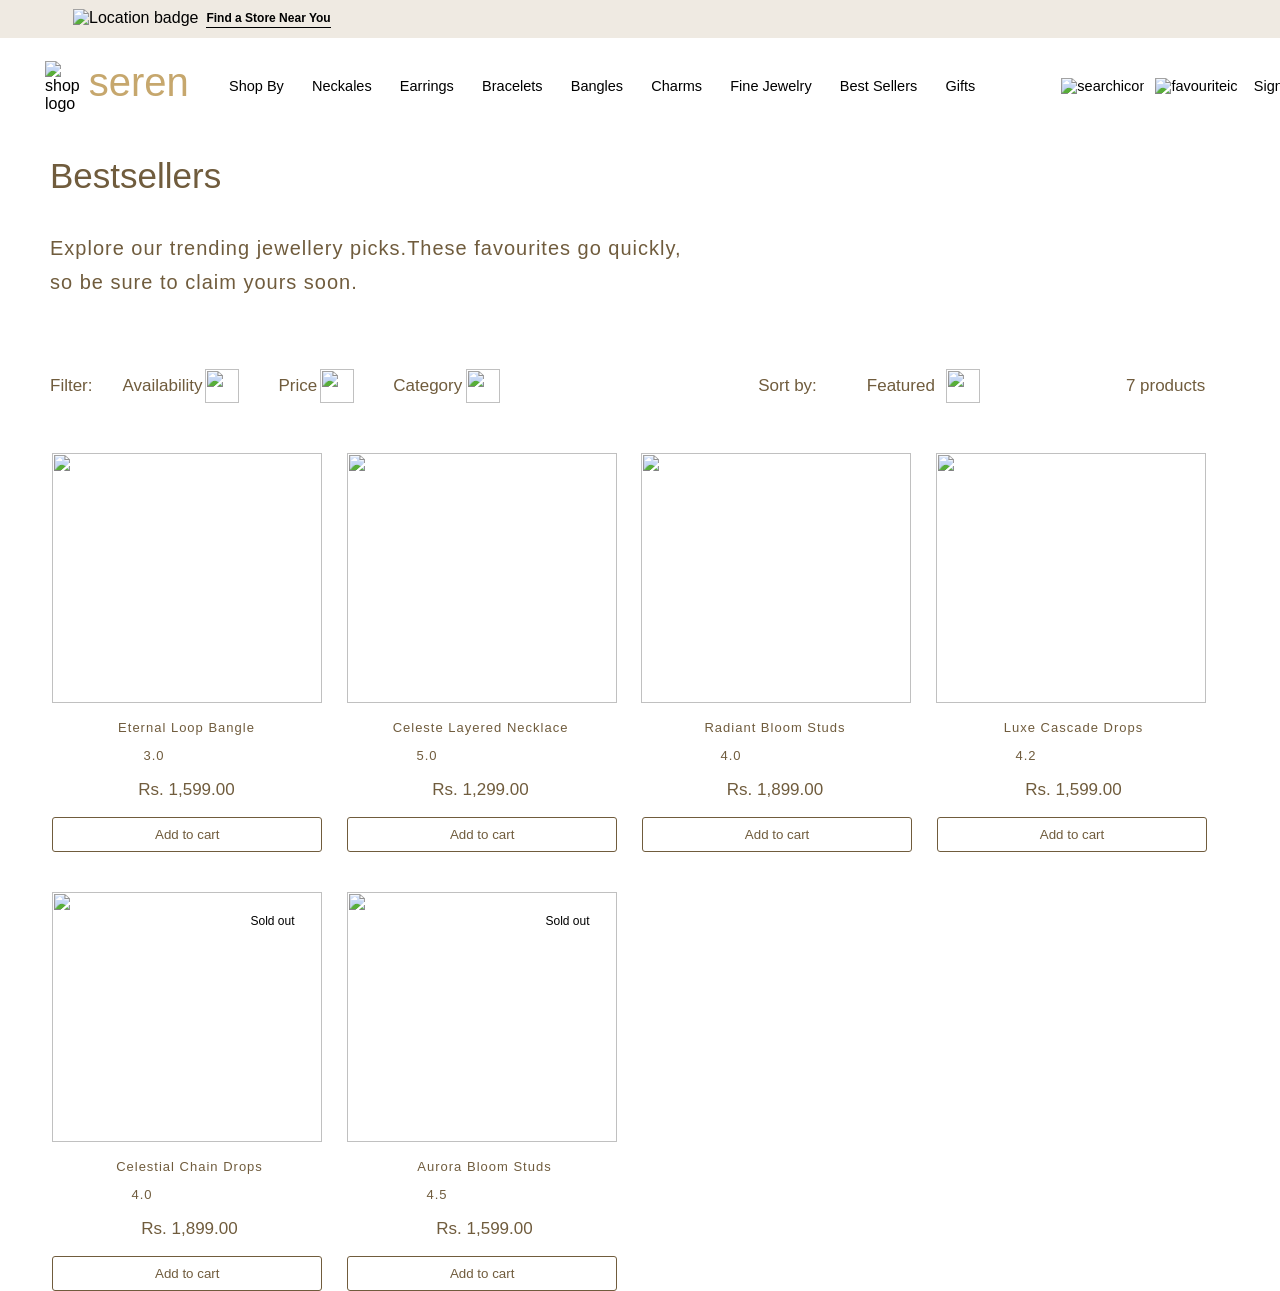
==== bestsellers.html @ 3696939a "Add files via upload" ====
<!DOCTYPE html>
<html lang="en">
<head>
    <meta charset="UTF-8">
    <meta name="viewport" content="width=device-width, initial-scale=1.0">
    <title>Bestsellers - Seren Jewelry</title>
    <link rel="shortcut icon" href="images/serenlogo.png" sizes="128x128" type="image/png" >
    <link rel="stylesheet" href="bestsellers.css">
    
</head>
<body>
    <div id="container">
    <table>
        <tr>
            <td>
                <div id="image">
            <img src="images/locationicon4.png" alt="Location badge" width="25">
            </div>
                </td>

            
                <td >
                    <div id="link">
            <a href="https://www.google.com/maps"><b>Find a Store Near You</b></a><!--the default target is _self --loads in the same page--> 
            <div class="horizontal">
  
   <hr>  <!-- block element → takes full width and moves to next line even in inside tables HTML rules follow . Only if the html inline elements <a> enclosed within <div> and that div enclosed within <td> ,,,div is just a parent so as per anchor tag inline works and falls row wise -->
   </div>
  
   </div>
   
   </td>
   
   </tr>
   </table>
   </div>
   <!--2nd row logo and the headings , wishlist,fav ones-->
<section class="tofixnavbar">
    <table>
        <tr>
           
        <td>
    <img  id="storelogo"src="images/serenlogo.png" alt="shop logo" width="36">
        </td>
        <td>
            <div id="seren">
    <p id="seren">seren</p>
      </div>  
</td>
<td>
    <pre>         Shop By       Neckales       Earrings       Bracelets       Bangles       Charms       Fine Jewelry       Best Sellers       Gifts</pre>
</td>
<td><pre>   <img  class="hoverall"src="images/searchicon.png" alt="searchicon" width="26"></pre></td>
<td><pre><img  class="hoverall"id="favouriteicon" src="images/favouriteicon.png" alt="favouriteicon"></pre></td>
<td><pre >   <a  id="hoverSignIn" href="Signinpage.html">Sign In</a></pre></td>
<td><pre><button class="shoppingbaglogobutton"onclick="popoutShoppingbag()"><img class="hoverall" id="shoppingbaglogo" src="images/shoppingbaglogo.png" alt="shoppingbaglogo"></button></pre></td>
    </tr>
    </table>
</section>
<!--BESTSELLERS-->
<p class="bestsellers1">Bestsellers</p>
<p class="bestsellers2">Explore our trending jewellery picks.These favourites go quickly,<br> so be sure to claim yours soon.</p>

<!--DROPDOWN-->
<div class="dropdown">

<p >Filter:</p>
<!-- availability button -->
<button  class="avail-button1"onclick="showMenu()" onmouseover="func1()" onmouseout="func2()">Availability</button>
<div class="button-underline"></div>
<img  onmouseover="func3()"   onmouseout="func4()"class="down-arrow1" src="images/down-arrow.png" width="34px" height="34px" >

<div class="availability-box" >
<div class="selected-count">
    <span>0 selected</span>
</div>
<hr>
<div id="list" >
 <label > <input class="instock" type="checkbox">In stock(4)</label><br>
  <label> <input class="outofstock"  type="checkbox">Out of stock(2) </label>
</div>
</div>
<!--price button-->
<button class="avail-button2">Price</button>
<img class="down-arrow2" src="images/down-arrow.png" width="34px" height="34px" >


<!--category button-->
<button class="avail-button2">Category</button>
<img class="down-arrow3" src="images/down-arrow.png" width="34px" height="34px" >

<!--sort by , featured , allproductcount-->
<p class="sort-by">Sort by:</p>
<button class="avail-button3">Featured</button>
<img class="down-arrow4" src="images/down-arrow.png" width="34px" height="34px" >
<p class="all-product-count">7 products</p>


</div> <!--END OF DROPDOWN BUTTON-->


<!--BESTSELLERS IMAGES-->
<div class="bestseller-images">
   <div class="item-1"><img src="images/bracelet2.jpeg" alt=""  width="270" height="250"><p class="bestseller-img-name">Eternal Loop Bangle</p>
    <p class="bestseller-img-name1">3.0<img class="img1-star1" src="images/star.png" width="14px" height="14px"><img class="img1-star2" src="images/star.png" width="14px" height="14px"><img class="img1-star3" src="images/star.png" width="14px" height="14px"></p><p class="bestseller-img-rupee">Rs. 1,599.00</p></div> 
   <div class="item-2"><img src="images/necklace5.jpg" alt=""  width="270" height="250"><p class="bestseller-img-name">Celeste Layered Necklace</p><p class="bestseller-img-name2">5.0<img class="img2-star1" src="images/star.png" width="14px" height="14px"><img class="img2-star2" src="images/star.png" width="14px" height="14px"><img class="img2-star3" src="images/star.png" width="14px" height="14px"><img class="img2-star4" src="images/star.png" width="14px" height="14px"><img  class="img2-star5"src="images/star.png" width="14px" height="14px"></p>
    <p class="bestseller-img-rupee">Rs. 1,299.00</p></div>
   <div class="item-3"><img src="images/earrings3.jpeg" alt=""  width="270" height="250"><p class="bestseller-img-name">Radiant Bloom Studs</p><p class="bestseller-img-name3">4.0<img class="img4star-star1" src="images/star.png" width="14px" height="14px"><img class="img4star-star2"  src="images/star.png" width="14px" height="14px"><img class="img4star-star3"  src="images/star.png" width="14px" height="14px"><img  class="img4star-star4" src="images/star.png" width="14px" height="14px"></p>
    <p class="bestseller-img-rupee">Rs. 1,899.00</p></div>
   <div class="item-4"><img src="images/earrings4.jpeg" alt=""  width="270" height="250"><p class="bestseller-img-name">Luxe Cascade Drops</p><p class="bestseller-img-name4">4.2<img class="img4-star1" src="images/star.png" width="14px" height="14px"><img class="img4-star2" src="images/star.png" width="14px" height="14px"><img class="img4-star3" src="images/star.png" width="14px" height="14px"><img class="img4-star4" src="images/star.png" width="14px" height="14px"></p>
    <p class="bestseller-img-rupee">Rs. 1,599.00</p></div>
    
</div>
<div class="addtocart-instock-buttons">
<button class="addtocart1-instock" onclick="productAdded('Eternal Loop Bangle', 1599,'images/bracelet2.jpeg')" class="button1">Add to cart</button>
<button class="addtocart2-instock" onclick="productAdded('Celeste Layered Necklace', 1299,'images/necklace5.jpg')" class="button2">Add to cart</button>
<button class="addtocart3-instock" onclick="productAdded('Radiant Bloom Studs',1899,'images/earrings3.jpeg')" class="button3">Add to cart</button>
<button class="addtocart4-instock" onclick="productAdded('Luxe Cascade Drops',1599,'images/earrings4.jpeg')" class="button4">Add to cart</button>
</div>
<div class="bestseller-images-outofstock">
<div class="item-5"><img src="images/earrings5.webp" alt=""  width="270" height="250"><p class="bestseller-img-name">Celestial Chain Drops</p><p class="bestseller-img-name5">4.0<img class="img4star-star1" src="images/star.png" width="14px" height="14px"><img class="img4star-star2" src="images/star.png" width="14px" height="14px"><img class="img4star-star3" src="images/star.png" width="14px" height="14px"><img class="img4star-star4" src="images/star.png" width="14px" height="14px"></p>
    <p class="bestseller-img-rupee">Rs. 1,899.00</p></div>
   <div class="item-6"><img src="images/earrings7.webp" alt=""  width="270" height="250"><p class="bestseller-img-name">Aurora Bloom Studs</p><p class="bestseller-img-name6">4.5<img class="img6-star1" src="images/star.png" width="14px" height="14px"><img class="img6-star2" src="images/star.png" width="14px" height="14px"><img class="img6-star3" src="images/star.png" width="14px" height="14px"><img class="img6-star4" src="images/star.png" width="14px" height="14px"></p>
    <p class="bestseller-img-rupee">Rs. 1,599.00</p></div>
</div>

<div class="addtocart-outofstock-buttons">
<button class="addtocart1-outofstock" onclick="productAdded1('Celestial Chain Drops',1899)" class="button1">Add to cart</button>
<button class="addtocart2-outofstock" onclick="productAdded1('Aurora Bloom Studs',1599)" class="button2">Add to cart</button>
</div>

<div class="soldoutdivss">
<div class="soldoutdiv">
    Sold out
</div>

<div class="soldoutdiv1">
    Sold out
</div>

</div>

<div class="alert-productadded ">
    Product Successfully Added to Cart
</div>

<div class="alert-productadded1 ">
    Product Successfully Added to Cart
</div>

<!--Shopping bag image and text-->
<div class="shopping-bag-data">
    <center>
    <button onclick="closeShoppingbag()"><div>  &times;</div> </button>
    <img src="images/shoppingbagimage.svg" width="250" height="250">
    <h3>YOUR CART IS EMPTY</h3>
    
    </center>

    </div>

    <!--Shopping bag items-->
    <div class="shopping-bag-items">
        
        <p class="span1">Your Cart</p>
     <button onclick="closeShoppingbag()">  <p class="span2">&times</p></button>
      <div class="borderdiv"></div> 
        <ul type="none" id="listofaddeditems">
        
        </ul>
       <button class="total">Estimated Total</button>
    </div>



<script src="bestsellers.js"></script>


</body>
</html>
---- bestsellers.css ----
a{
     font-size:12px;
     color:black;
     text-decoration:none;
    
     cursor:pointer;
      margin-top:6px;
      
      
     
}
#image{
    margin-top:-3px;
}

.horizontal{
    margin-top:-7px;
    color:black;
    
}


#link{
    padding-top:4.5px;
    margin-left:4px;
}



img{
    margin-left:70px;
}



*{
    font-family: " Cochin", sans-serif; /*This is applied */
  
} 

#container{
    background-color: rgb(239, 234, 226);
    width:100%;
    height:38px;
    
}
body{
    padding:0;
   margin:0;
   overflow-x:hidden;
}

hr{
    width:125px;
   border: none;              /* Remove default browser border */
  height: 1.4px;               /* Set thickness */
  background-color:black;
  
    
}

#link:hover b {
  color: grey;             /* Change b text */
}

#link:hover hr {
  background-color: grey;  /* Change hr color */
  cursor: pointer;         /* Pointer cursor for hr */
}

/*2nd row*/

#storelogo{
    margin-top:20px;
    margin-left:42px;
}

 #seren p{
    display:inline;
    color:#C6A76D;
}

#seren{
    margin-top: 10px;
    margin-left:2.5px;
    font-size:40px;
}

pre{
    font-size:14.5px;
    margin-top:33px;
   
}

#hoverSignIn{
    font-size:14.5px;
    margin-top:33px;
}

#favouriteicon{
    margin-left: 20px;
    
}

#shoppingbaglogo{
    margin-left:20px;
}

#hoverSignIn:hover {
      color: grey;          /* Change text color */
    
      cursor: pointer;     /* Show pointer cursor */
    }

    /* Smooth animation for all hoverable images */
/* .hoverall {
  transition: transform 0.3s ease, opacity 0.3s ease;
} */

/* Hover effect for images */
.hoverall:hover {
   transform: scale(1.2); 
   /* scale(1.2) enlarges the element to 120% of its original size (1.0 = 100%).
Example: */
/* scale(1) → original size.
scale(0.5) → shrinks to 50%.
scale(2) → doubles in size. */
   
   /*Zoom the image */
  opacity: 0.7;       
      /* Slight transparency */
/* 1 → fully opaque (default).
0.7 → 70% opaque (30% transparent).
0 → fully invisible. */
  cursor: pointer;        /* Change cursor to indicate interactivity */
}


/* TO FIX NAVBAR */
/* .tofixnavbar{
    position:fixed;
} */

/* BESTSELLERS */
.bestsellers1{
     margin-top:40px;
    color:#705c3d;;
    font-size:35px;
    margin-left:50px;
}

.bestsellers2{
margin-top:0px;
    color:#705c3d;;
    font-size:20px;
    margin-left:50px;
    line-height: 34px;;
    letter-spacing:1px;
    font-weight: lighter;
}

/*DROPDOWN*/
.dropdown{
     margin-left:50px;
      color:#705c3d;;
       margin-top:60px;
       display:flex;
       font-size:17px;
       position:relative;
       z-index:2; /*To give stacking order so that dropdown of availability button appears above images*/
       
     
    
}

.dropdown .avail-button1{
border:none;

background-color:white;
color:#705c3d;
font-size:17px;
padding-left:30px;

cursor:pointer;

}

.dropdown .avail-button2{
    border:none;

background-color:white;
color:#705c3d;
font-size:17px;
cursor:pointer;
padding-left:70px;

}

.dropdown .avail-button3{
    border:none;

background-color:white;
color:#705c3d;
font-size:17px;
cursor:pointer;
padding-left:50px;

}

.dropdown .button-underline {
    position:absolute;
    top:28px;
    left:71px;
    
}
.availability-box{
display:none;

}

.availability-box .selected-count{
    padding:20px;
}

.availability-box #list{
    padding-left:20px;
    padding-top:5px;
     padding-bottom:5px;
    line-height:40px;
}


.availability-box hr{
    width:400px;
    height:0.1px;
    background-color:#cfbfa8;
   
}

.dropdown .down-arrow1{
    position:absolute;
    left:85px;
    top:10px;
}

.dropdown .down-arrow2{
    position:absolute;
    left:200px;
    top:10px;
}

.dropdown .down-arrow3{
    position:absolute;
    left:346px;
    top:10px;
}

.dropdown .down-arrow4{
    position:absolute;
    left:826px;
    top:10px;
}

.dropdown .sort-by{
    padding-left:290px;
}

.dropdown .all-product-count{
    padding-left:185px;
}

/* BESTSELLERS IMAGES */
.bestseller-images, .bestseller-images-outofstock{
    display:flex;
   margin-top:40px;
    margin-left:-18px;
    position:relative;
    
    
}
.bestseller-images .item-2{
    position:absolute;
    left:-45px;
}

.bestseller-images .item-3{
    position:absolute;
    left:589px;
}

.bestseller-images .item-4{
    position:absolute;
    left:884px;
}



.bestseller-images-outofstock .item-6{
    position:absolute;
    left:295px;
}

.bestseller-images .item-1 p{
     margin-left:69px;
     text-align:center;
}

.bestseller-images .item-2 p{
     margin-left:67px;
     text-align:center;
}

.bestseller-images .item-3 p{
     margin-left:68px;
     text-align:center;
}

.bestseller-images .item-4 p{
     margin-left:75px;
     text-align:center;
}

.bestseller-images-outofstock .item-5 p{
    margin-left:75px;
     text-align:center;
}

.bestseller-images-outofstock .item-6 p{
    margin-left:75px;
     text-align:center;
}



.bestseller-images .bestseller-img-name ,.bestseller-images .bestseller-img-name1,.bestseller-images .bestseller-img-name2,.bestseller-images .bestseller-img-name3,.bestseller-images .bestseller-img-name4, .bestseller-images-outofstock .bestseller-img-name5 ,.bestseller-images-outofstock .bestseller-img-name6 , .bestseller-images-outofstock .bestseller-img-name {
    color:#705c3d;
    font-size:13px;
    letter-spacing:1px;
}
/*item 1 -3 star */

.bestseller-images .item-1 .bestseller-img-name1{
    margin-left:4px;
   
   
    
}



.bestseller-images .bestseller-img-name1 .img1-star1{
   position:absolute;
   bottom:56px;
   left:122px;
   
}

.bestseller-images .bestseller-img-name1 .img1-star2{
   position:absolute;
   left:142px;
   bottom:56px;
}

.bestseller-images .bestseller-img-name1 .img1-star3{
   position:absolute;
   left:162px;
   bottom:56px;
}



.bestseller-images .item-2 {
   position:relative;
  
}

.bestseller-images .item-2 .bestseller-img-name2{
    margin-left:-40px;
   
   
    
}


.bestseller-images .bestseller-img-name2 .img2-star1{
   position:absolute;
   left:100px;
   bottom:56px;
}

.bestseller-images .bestseller-img-name2 .img2-star2{
   position:absolute;
   left:120px;
   bottom:56px;
}

.bestseller-images .bestseller-img-name2 .img2-star3{
   position:absolute;
   left:140px;
   bottom:56px;
}

.bestseller-images .bestseller-img-name2 .img2-star4{
   position:absolute;
   left:160px;
   bottom:56px;
}

.bestseller-images .bestseller-img-name2 .img2-star5{
   position:absolute;
   left:180px;
   bottom:56px;
}

/*item 3 -4 star */

.bestseller-images .item-3 .bestseller-img-name3{
    margin-left:-20px;
   
   
    
}
.bestseller-images .bestseller-img-name3 .img4star-star1{
   position:absolute;
   left:110px;
   bottom:56px;
}

.bestseller-images .bestseller-img-name3 .img4star-star2{
   position:absolute;
   left:130px;
   bottom:56px;
}

.bestseller-images .bestseller-img-name3 .img4star-star3{
   position:absolute;
   left:150px;
   bottom:56px;
}

.bestseller-images .bestseller-img-name3 .img4star-star4{
   position:absolute;
   left:170px;
   bottom:56px;
}
/*item 4 -4 star */

.bestseller-images .item-4 .bestseller-img-name4{
    margin-left:-20px;
   
   
    
}
.bestseller-images .bestseller-img-name4 .img4-star1{
   position:absolute;
   left:110px;
   bottom:56px;
}

.bestseller-images .bestseller-img-name4 .img4-star2{
   position:absolute;
   left:130px;
   bottom:56px;
}

.bestseller-images .bestseller-img-name4 .img4-star3{
   position:absolute;
   left:150px;
   bottom:56px;
}

.bestseller-images .bestseller-img-name4 .img4-star4{
   position:absolute;
   left:170px;
   bottom:56px;
}

/*item 5 -4 star */

.bestseller-images-outofstock .item-5 .bestseller-img-name5{
    margin-left:-20px;
   
   
    
}
.bestseller-images-outofstock .bestseller-img-name5 .img4star-star1{
   position:absolute;
   left:110px;
   bottom:56px;
}

.bestseller-images-outofstock .bestseller-img-name5 .img4star-star2{
   position:absolute;
   left:130px;
   bottom:56px;
}

.bestseller-images-outofstock .bestseller-img-name5 .img4star-star3{
   position:absolute;
   left:150px;
   bottom:56px;
}

.bestseller-images-outofstock .bestseller-img-name5 .img4star-star4{
   position:absolute;
   left:170px;
   bottom:56px;
}

/*item 6 -4.5 star */

.bestseller-images-outofstock .item-6 .bestseller-img-name6{
    margin-left:-20px;
   
   
    
}
.bestseller-images-outofstock .bestseller-img-name6 .img6-star1{
   position:absolute;
   left:110px;
   bottom:56px;
}

.bestseller-images-outofstock .bestseller-img-name6 .img6-star2{
   position:absolute;
   left:130px;
   bottom:56px;
}

.bestseller-images-outofstock .bestseller-img-name6 .img6-star3{
   position:absolute;
   left:150px;
   bottom:56px;
}

.bestseller-images-outofstock .bestseller-img-name6 .img6-star4{
   position:absolute;
   left:170px;
   bottom:56px;
}


.bestseller-images .bestseller-img-rupee  , .bestseller-images-outofstock .bestseller-img-rupee {
    color:#705c3d;
    font-size:17px;
}

.soldoutdiv{
    width:55px;
    height:16px;
    padding-top:4px;
    padding-bottom:3px;
    border-radius:2px;
    color:black;
    background-color:white;
    position:absolute;
    top:910px;
    left:245px;
font-size:12px;
text-align:center;
}

.soldoutdiv1{
    width:55px;
    height:16px;
    padding-top:4px;
    padding-bottom:3px;
    border-radius:2px;
    color:black;
    background-color:white;
    position:absolute;
    top:910px;
    left:540px;
font-size:12px;
text-align:center;
}

/*add to cart button*/
 .addtocart1-outofstock, .addtocart1-instock  {
margin-left:52px;
color:#705c3d;
    border: 1px solid #705c3d;
     background-color: white;
     padding-left:102px;
     padding-right:102px;
     padding-top:9px;
     padding-bottom:9px;
     border-radius:3px;
     cursor:pointer;
}
 .addtocart2-outofstock, .addtocart2-instock {
    margin-left:20px;
   
    color:#705c3d;
    border: 1px solid #705c3d;
    
     padding-left:102px;
     padding-right:102px;
     padding-top:9px;
     padding-bottom:9px;
    background-color: white;
    cursor:pointer;
    border-radius:3px;
    
}

.button3 , .addtocart3-instock {
    
    margin-left:20px;
    color:#705c3d;
    border: 1px solid #705c3d;
    cursor:pointer;
     padding-left:102px;
     padding-right:102px;
     padding-top:9px;
     padding-bottom:9px;
    background-color: white;
    border-radius:3px;
    
}


.button4, .addtocart4-instock {
    margin-left:20px;
    color:#705c3d;
    border: 1px solid #705c3d;
    cursor:pointer;
     padding-left:102px;
     padding-right:102px;
     padding-top:9px;
     padding-bottom:9px;
    background-color: white;
    border-radius:3px;
    
}

/*product successfully added to cart */
.alert-productadded{
    display:none;
    /* width:300px; */
    height: 20px;
    padding:15px;
    border-radius:4px;
    background-color:black;
    color:white;
    text-align:center;
    position:absolute;
   
    top:750px;
    left:500px;
   animation: popIn 0.2s ease-in-out forwards; /*With forwards, it will:Start hidden & belowMove upStay visible at the top position */
}

.alert-productadded1{
    display:none;
    /* width:300px; */
    height: 20px;
    padding:15px;
    border-radius:4px;
    background-color:black;
    color:white;
    text-align:center;
    position:absolute;
    top:1230px;
    left:500px;
   animation: popIn 0.2s ease-in-out forwards; /*With forwards, it will:Start hidden & belowMove upStay visible at the top position */
}

@keyframes popIn {
    from {
       
       
        transform: translateY(50px);  /*Start 50px below its normal position Then animate to: transform: translateY(0); */
    }
    to {
       
        
         transform: translateY(0);
    }
}

/*shopping bag data*/
.shopping-bag-data{
    height:553px;
    width:430px;
   position:absolute;
   top:0;
   right:0;
   background-color:lightgrey;
    z-index:3;
    border:1px solid white;
    /* margin-left:480px; */
    display:none;
    border-top-left-radius:18px ;
    border-bottom-left-radius: 18px;
}

.shopping-bag-data div{
    color:rgb(65, 13, 13);
    font-size:38px;
    margin-left:380px;
     margin-top:20px;
}
.shopping-bag-data img{
    margin-left:35px;
    /* margin-top:60px; */
}

.shopping-bag-data h3{
    margin-left:46px;
    font-size:23px;
    color:rgb(65, 13, 13);
    text-align:center;
    
}
.shopping-bag-data button{
    border:none;
    background-color:lightgrey ;
    cursor:pointer;
}

.shoppingbaglogobutton{
    border:none;
    background-color:white;
    

}

/*Shopping bag items*/
.shopping-bag-items{
    height:553px;
    width:430px;
   position:absolute;
   top:0;
   right:0;
   background-color:lightgrey;
    z-index:3;
    border:1px solid lightgrey;
    /* margin-left:480px; */
    display:none;
    border-top-left-radius:18px ;
    border-bottom-left-radius: 18px;
   
}

.shopping-bag-items .span1{
 margin-top:15px;
 margin-left:20px;
 font-weight:bold;
 color:rgb(65, 13, 13);
 
 
}

.shopping-bag-items .span2{
   position:absolute;
   right:20px;
   top:0;
   margin-top:10px;
    font-size:28px;
    color:rgb(65, 13, 13);
   
    
    
}

.borderdiv{
    position:absolute;
   right:0;
   top:40px;
   width:431px;
   
   height:0.2px;
   background-color:rgb(65, 13, 13);
    
   
    
    
}

.shopping-bag-items button{
    border:none;
    background-color:lightgrey ;
    cursor:pointer;
}

/*update cart*/
.shopping-bag-items #listofaddeditems{
    position:absolute;
    right:0;
   margin-top:50px;
   margin-right:15px;
   margin-left:15px;
   overflow:auto;
   font-size:12px;
   color:#705c3d;
    height: 500px;  

}

/*total */
 
.shopping-bag-items .total{
    color:white;
     font-size:15px;
     margin-top:470px;
     font-weight:bold;
     margin-left:-155px;
     background-color:rgb(65, 13, 13);
     padding-top:5px;
     padding-bottom:5px;
     padding-left:110px;
     padding-right:110px;
     height:50px;
text-align:center;
     border-radius:10px;
     z-index:10;
    

}
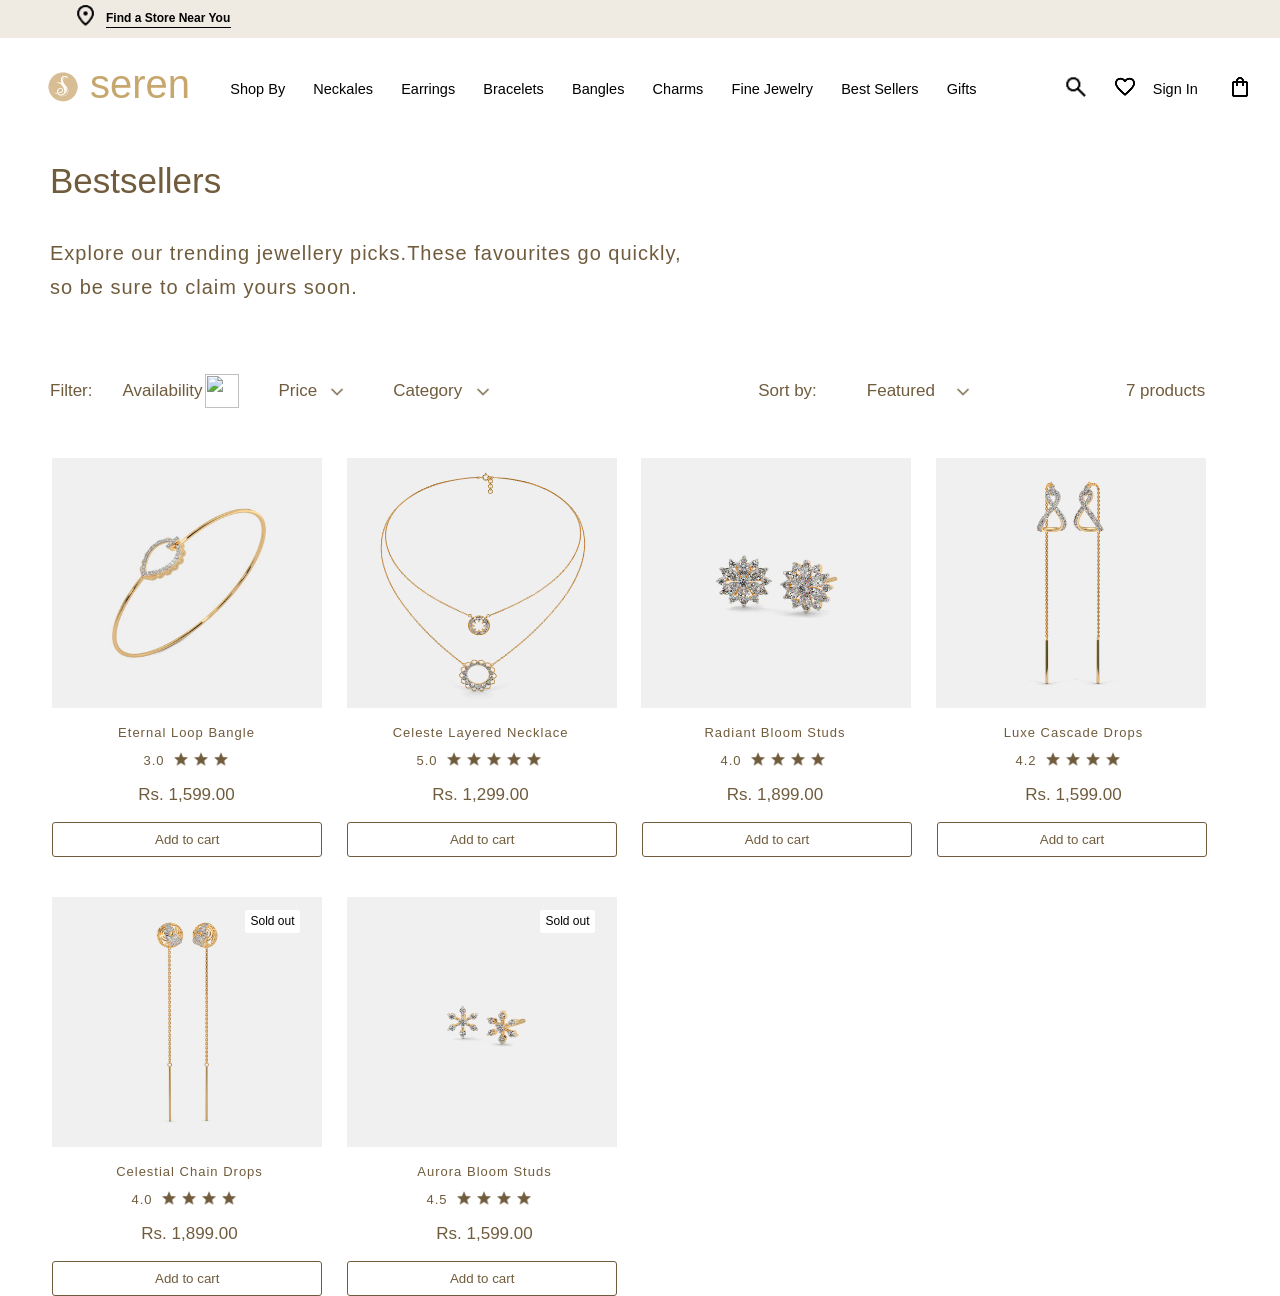
==== commit ad0048fa: "Update bestsellers.html" ====
--- a/bestsellers.html
+++ b/bestsellers.html
@@ -4,7 +4,7 @@
     <meta charset="UTF-8">
     <meta name="viewport" content="width=device-width, initial-scale=1.0">
     <title>Bestsellers - Seren Jewelry</title>
-    <link rel="shortcut icon" href="images/serenlogo.png" sizes="128x128" type="image/png" >
+    <link rel="shortcut icon" href="serenlogo.png" sizes="128x128" type="image/png" >
     <link rel="stylesheet" href="bestsellers.css">
     
 </head>
@@ -14,7 +14,7 @@
         <tr>
             <td>
                 <div id="image">
-            <img src="images/locationicon4.png" alt="Location badge" width="25">
+            <img src="locationicon4.png" alt="Location badge" width="25">
             </div>
                 </td>
 
@@ -40,7 +40,7 @@
         <tr>
            
         <td>
-    <img  id="storelogo"src="images/serenlogo.png" alt="shop logo" width="36">
+    <img  id="storelogo"src="serenlogo.png" alt="shop logo" width="36">
         </td>
         <td>
             <div id="seren">
@@ -50,10 +50,10 @@
 <td>
     <pre>         Shop By       Neckales       Earrings       Bracelets       Bangles       Charms       Fine Jewelry       Best Sellers       Gifts</pre>
 </td>
-<td><pre>   <img  class="hoverall"src="images/searchicon.png" alt="searchicon" width="26"></pre></td>
-<td><pre><img  class="hoverall"id="favouriteicon" src="images/favouriteicon.png" alt="favouriteicon"></pre></td>
+<td><pre>   <img  class="hoverall"src="searchicon.png" alt="searchicon" width="26"></pre></td>
+<td><pre><img  class="hoverall"id="favouriteicon" src="favouriteicon.png" alt="favouriteicon"></pre></td>
 <td><pre >   <a  id="hoverSignIn" href="Signinpage.html">Sign In</a></pre></td>
-<td><pre><button class="shoppingbaglogobutton"onclick="popoutShoppingbag()"><img class="hoverall" id="shoppingbaglogo" src="images/shoppingbaglogo.png" alt="shoppingbaglogo"></button></pre></td>
+<td><pre><button class="shoppingbaglogobutton"onclick="popoutShoppingbag()"><img class="hoverall" id="shoppingbaglogo" src="shoppingbaglogo.png" alt="shoppingbaglogo"></button></pre></td>
     </tr>
     </table>
 </section>
@@ -82,17 +82,17 @@
 </div>
 <!--price button-->
 <button class="avail-button2">Price</button>
-<img class="down-arrow2" src="images/down-arrow.png" width="34px" height="34px" >
+<img class="down-arrow2" src="down-arrow.png" width="34px" height="34px" >
 
 
 <!--category button-->
 <button class="avail-button2">Category</button>
-<img class="down-arrow3" src="images/down-arrow.png" width="34px" height="34px" >
+<img class="down-arrow3" src="down-arrow.png" width="34px" height="34px" >
 
 <!--sort by , featured , allproductcount-->
 <p class="sort-by">Sort by:</p>
 <button class="avail-button3">Featured</button>
-<img class="down-arrow4" src="images/down-arrow.png" width="34px" height="34px" >
+<img class="down-arrow4" src="down-arrow.png" width="34px" height="34px" >
 <p class="all-product-count">7 products</p>
 
 
@@ -101,26 +101,26 @@
 
 <!--BESTSELLERS IMAGES-->
 <div class="bestseller-images">
-   <div class="item-1"><img src="images/bracelet2.jpeg" alt=""  width="270" height="250"><p class="bestseller-img-name">Eternal Loop Bangle</p>
-    <p class="bestseller-img-name1">3.0<img class="img1-star1" src="images/star.png" width="14px" height="14px"><img class="img1-star2" src="images/star.png" width="14px" height="14px"><img class="img1-star3" src="images/star.png" width="14px" height="14px"></p><p class="bestseller-img-rupee">Rs. 1,599.00</p></div> 
-   <div class="item-2"><img src="images/necklace5.jpg" alt=""  width="270" height="250"><p class="bestseller-img-name">Celeste Layered Necklace</p><p class="bestseller-img-name2">5.0<img class="img2-star1" src="images/star.png" width="14px" height="14px"><img class="img2-star2" src="images/star.png" width="14px" height="14px"><img class="img2-star3" src="images/star.png" width="14px" height="14px"><img class="img2-star4" src="images/star.png" width="14px" height="14px"><img  class="img2-star5"src="images/star.png" width="14px" height="14px"></p>
+   <div class="item-1"><img src="bracelet2.jpeg" alt=""  width="270" height="250"><p class="bestseller-img-name">Eternal Loop Bangle</p>
+    <p class="bestseller-img-name1">3.0<img class="img1-star1" src="star.png" width="14px" height="14px"><img class="img1-star2" src="star.png" width="14px" height="14px"><img class="img1-star3" src="star.png" width="14px" height="14px"></p><p class="bestseller-img-rupee">Rs. 1,599.00</p></div> 
+   <div class="item-2"><img src="necklace5.jpg" alt=""  width="270" height="250"><p class="bestseller-img-name">Celeste Layered Necklace</p><p class="bestseller-img-name2">5.0<img class="img2-star1" src="star.png" width="14px" height="14px"><img class="img2-star2" src="star.png" width="14px" height="14px"><img class="img2-star3" src="star.png" width="14px" height="14px"><img class="img2-star4" src="star.png" width="14px" height="14px"><img  class="img2-star5"src="star.png" width="14px" height="14px"></p>
     <p class="bestseller-img-rupee">Rs. 1,299.00</p></div>
-   <div class="item-3"><img src="images/earrings3.jpeg" alt=""  width="270" height="250"><p class="bestseller-img-name">Radiant Bloom Studs</p><p class="bestseller-img-name3">4.0<img class="img4star-star1" src="images/star.png" width="14px" height="14px"><img class="img4star-star2"  src="images/star.png" width="14px" height="14px"><img class="img4star-star3"  src="images/star.png" width="14px" height="14px"><img  class="img4star-star4" src="images/star.png" width="14px" height="14px"></p>
+   <div class="item-3"><img src="earrings3.jpeg" alt=""  width="270" height="250"><p class="bestseller-img-name">Radiant Bloom Studs</p><p class="bestseller-img-name3">4.0<img class="img4star-star1" src="star.png" width="14px" height="14px"><img class="img4star-star2"  src="star.png" width="14px" height="14px"><img class="img4star-star3"  src="star.png" width="14px" height="14px"><img  class="img4star-star4" src="star.png" width="14px" height="14px"></p>
     <p class="bestseller-img-rupee">Rs. 1,899.00</p></div>
-   <div class="item-4"><img src="images/earrings4.jpeg" alt=""  width="270" height="250"><p class="bestseller-img-name">Luxe Cascade Drops</p><p class="bestseller-img-name4">4.2<img class="img4-star1" src="images/star.png" width="14px" height="14px"><img class="img4-star2" src="images/star.png" width="14px" height="14px"><img class="img4-star3" src="images/star.png" width="14px" height="14px"><img class="img4-star4" src="images/star.png" width="14px" height="14px"></p>
+   <div class="item-4"><img src="earrings4.jpeg" alt=""  width="270" height="250"><p class="bestseller-img-name">Luxe Cascade Drops</p><p class="bestseller-img-name4">4.2<img class="img4-star1" src="star.png" width="14px" height="14px"><img class="img4-star2" src="star.png" width="14px" height="14px"><img class="img4-star3" src="star.png" width="14px" height="14px"><img class="img4-star4" src="star.png" width="14px" height="14px"></p>
     <p class="bestseller-img-rupee">Rs. 1,599.00</p></div>
     
 </div>
 <div class="addtocart-instock-buttons">
-<button class="addtocart1-instock" onclick="productAdded('Eternal Loop Bangle', 1599,'images/bracelet2.jpeg')" class="button1">Add to cart</button>
-<button class="addtocart2-instock" onclick="productAdded('Celeste Layered Necklace', 1299,'images/necklace5.jpg')" class="button2">Add to cart</button>
-<button class="addtocart3-instock" onclick="productAdded('Radiant Bloom Studs',1899,'images/earrings3.jpeg')" class="button3">Add to cart</button>
-<button class="addtocart4-instock" onclick="productAdded('Luxe Cascade Drops',1599,'images/earrings4.jpeg')" class="button4">Add to cart</button>
+<button class="addtocart1-instock" onclick="productAdded('Eternal Loop Bangle', 1599,'bracelet2.jpeg')" class="button1">Add to cart</button>
+<button class="addtocart2-instock" onclick="productAdded('Celeste Layered Necklace', 1299,'necklace5.jpg')" class="button2">Add to cart</button>
+<button class="addtocart3-instock" onclick="productAdded('Radiant Bloom Studs',1899,'earrings3.jpeg')" class="button3">Add to cart</button>
+<button class="addtocart4-instock" onclick="productAdded('Luxe Cascade Drops',1599,'earrings4.jpeg')" class="button4">Add to cart</button>
 </div>
 <div class="bestseller-images-outofstock">
-<div class="item-5"><img src="images/earrings5.webp" alt=""  width="270" height="250"><p class="bestseller-img-name">Celestial Chain Drops</p><p class="bestseller-img-name5">4.0<img class="img4star-star1" src="images/star.png" width="14px" height="14px"><img class="img4star-star2" src="images/star.png" width="14px" height="14px"><img class="img4star-star3" src="images/star.png" width="14px" height="14px"><img class="img4star-star4" src="images/star.png" width="14px" height="14px"></p>
+<div class="item-5"><img src="earrings5.webp" alt=""  width="270" height="250"><p class="bestseller-img-name">Celestial Chain Drops</p><p class="bestseller-img-name5">4.0<img class="img4star-star1" src="star.png" width="14px" height="14px"><img class="img4star-star2" src="star.png" width="14px" height="14px"><img class="img4star-star3" src="star.png" width="14px" height="14px"><img class="img4star-star4" src="star.png" width="14px" height="14px"></p>
     <p class="bestseller-img-rupee">Rs. 1,899.00</p></div>
-   <div class="item-6"><img src="images/earrings7.webp" alt=""  width="270" height="250"><p class="bestseller-img-name">Aurora Bloom Studs</p><p class="bestseller-img-name6">4.5<img class="img6-star1" src="images/star.png" width="14px" height="14px"><img class="img6-star2" src="images/star.png" width="14px" height="14px"><img class="img6-star3" src="images/star.png" width="14px" height="14px"><img class="img6-star4" src="images/star.png" width="14px" height="14px"></p>
+   <div class="item-6"><img src="earrings7.webp" alt=""  width="270" height="250"><p class="bestseller-img-name">Aurora Bloom Studs</p><p class="bestseller-img-name6">4.5<img class="img6-star1" src="star.png" width="14px" height="14px"><img class="img6-star2" src="star.png" width="14px" height="14px"><img class="img6-star3" src="star.png" width="14px" height="14px"><img class="img6-star4" src="star.png" width="14px" height="14px"></p>
     <p class="bestseller-img-rupee">Rs. 1,599.00</p></div>
 </div>
 
@@ -152,7 +152,7 @@
 <div class="shopping-bag-data">
     <center>
     <button onclick="closeShoppingbag()"><div>  &times;</div> </button>
-    <img src="images/shoppingbagimage.svg" width="250" height="250">
+    <img src="shoppingbagimage.svg" width="250" height="250">
     <h3>YOUR CART IS EMPTY</h3>
     
     </center>
@@ -177,4 +177,4 @@
 
 
 </body>
-</html>+</html>
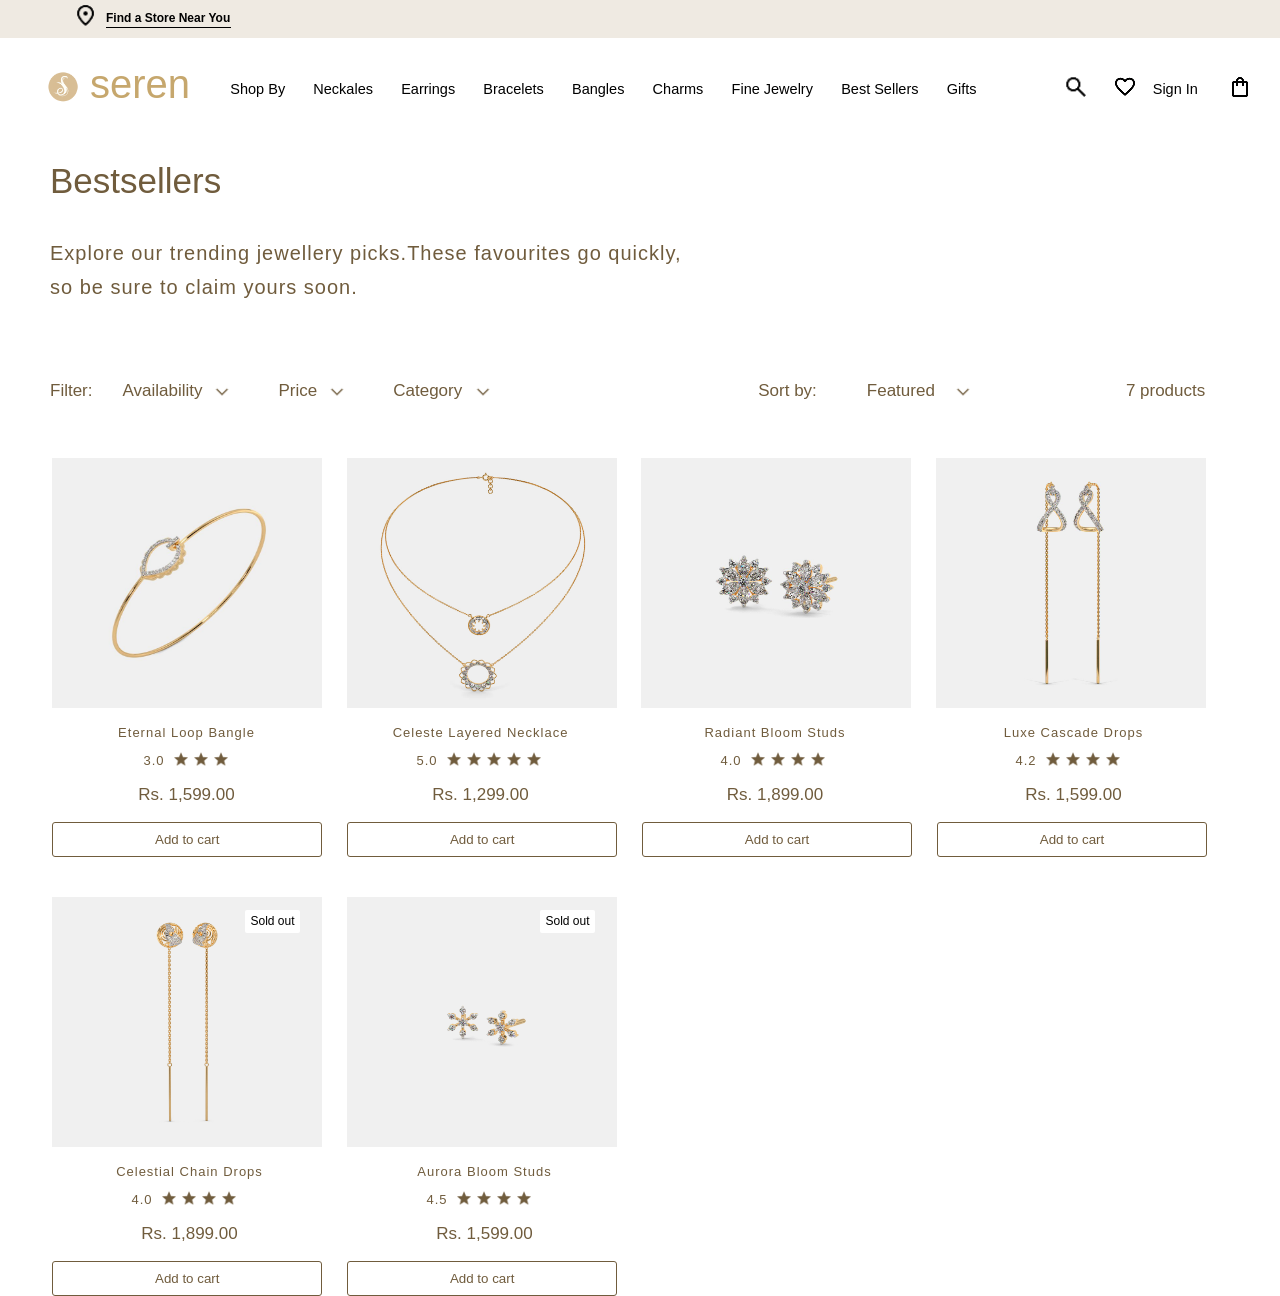
==== commit 105f227b: "Update bestsellers.html" ====
--- a/bestsellers.html
+++ b/bestsellers.html
@@ -68,7 +68,7 @@
 <!-- availability button -->
 <button  class="avail-button1"onclick="showMenu()" onmouseover="func1()" onmouseout="func2()">Availability</button>
 <div class="button-underline"></div>
-<img  onmouseover="func3()"   onmouseout="func4()"class="down-arrow1" src="images/down-arrow.png" width="34px" height="34px" >
+<img  onmouseover="func3()"   onmouseout="func4()"class="down-arrow1" src="down-arrow.png" width="34px" height="34px" >
 
 <div class="availability-box" >
 <div class="selected-count">
